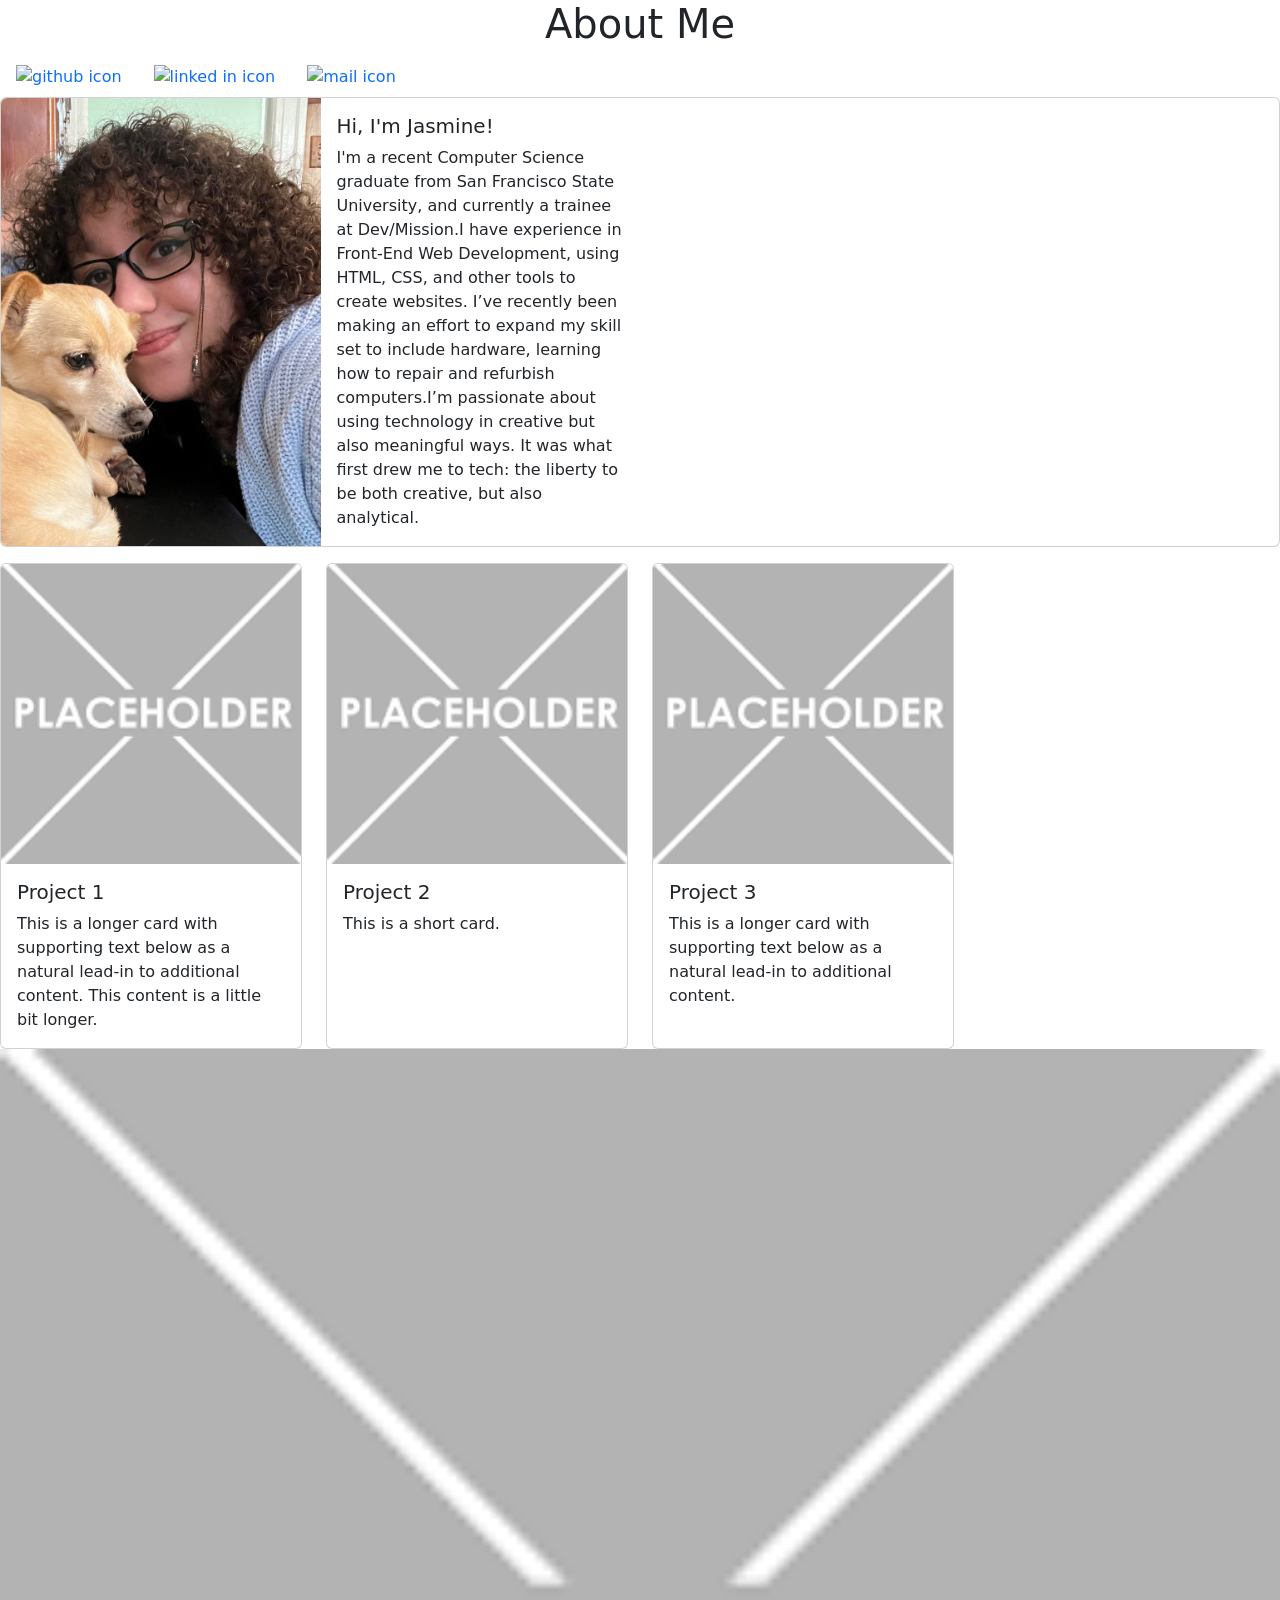
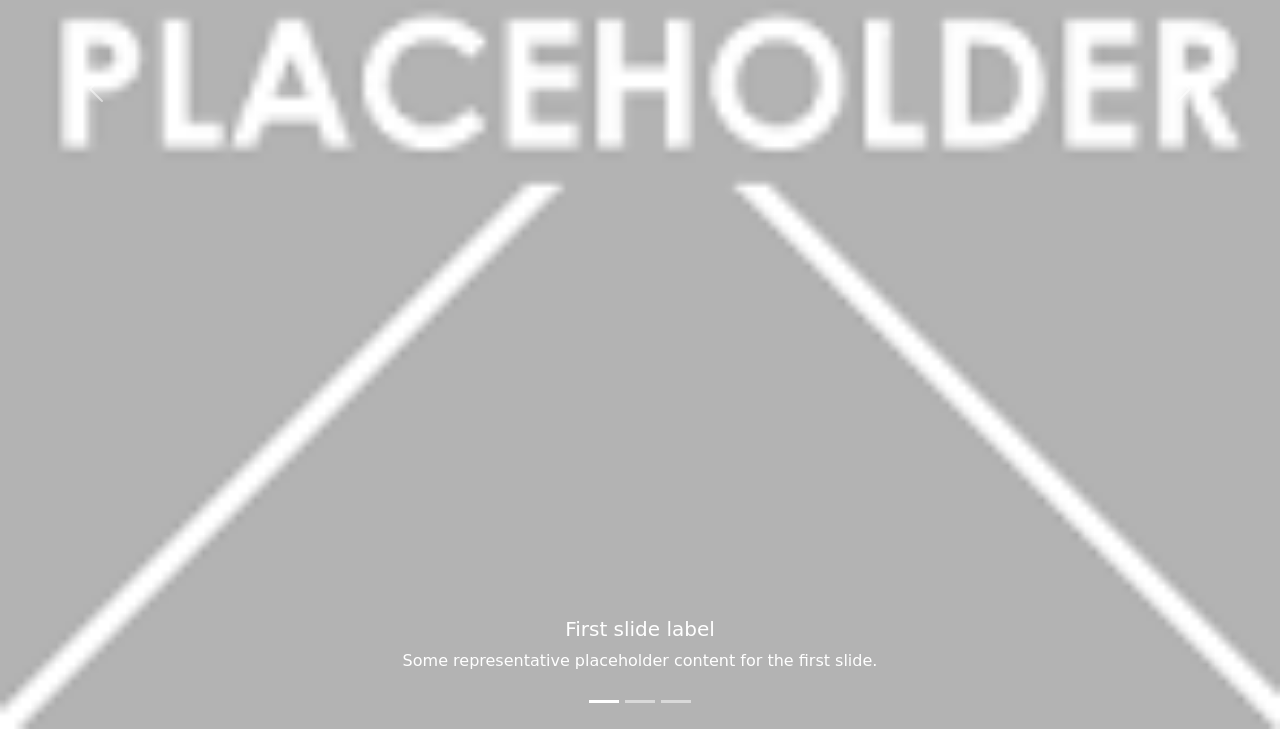
==== index.html @ 2b5466e3 "Added figma wireframe basics added basic html for project needs ui updating" ====
<!doctype html>
<html lang="en">
  <head>
    <meta charset="UTF-8" />
    <meta name="viewport" content="width=device-width, initial-scale=1.0" />
    <title>Jasmine</title>

    <!-- bootstrap -->
    <link
      href="https://cdn.jsdelivr.net/npm/bootstrap@5.3.8/dist/css/bootstrap.min.css"
      rel="stylesheet"
      integrity="sha384-sRIl4kxILFvY47J16cr9ZwB07vP4J8+LH7qKQnuqkuIAvNWLzeN8tE5YBujZqJLB"
      crossorigin="anonymous"
    />
    <link rel="stylesheet" href="style.css" />
  </head>
  <body>
    <!-- header -->
    <h1>About Me</h1>
    <!-- nav -->
    <nav class="nav center" id="links">
      <a
        class="nav-link active"
        aria-current="page"
        href="https://github.com/flor-et"
        target="_blank"
        ><img
          class="linkImg"
          src="https://cdn-icons-png.flaticon.com/512/2111/2111425.png"
          alt="github icon"
      /></a>
      <a
        class="nav-link active"
        aria-current="page"
        href="https://www.linkedin.com/in/jashernandez/"
        target="_blank"
        ><img
          class="linkImg"
          src="https://cdn-icons-png.flaticon.com/512/145/145807.png"
          alt="linked in icon"
      /></a>
      <a
        class="nav-link active"
        aria-current="page"
        href="mailto:jashernandez5705@gmail.com"
        target="blank"
        ><img
          class="linkImg"
          src="https://cdn-icons-png.flaticon.com/512/3178/3178165.png"
          alt="mail icon"
      /></a>
    </nav>

    <!-- intro card -->
    <div class="card mb-3">
      <div class="row g-0">
        <div class="col-md-3">
          <img
            src="./jasmine.png"
            class="img-fluid rounded-start hCardImg"
            alt="a picture of jasmine, the creator of this website, next to her dog"
          />
        </div>
        <div class="col-md-3">
          <div class="card-body">
            <h5 class="card-title">Hi, I'm Jasmine!</h5>
            <p class="card-text">
              I'm a recent Computer Science graduate from San Francisco State
              University, and currently a trainee at Dev/Mission.I have
              experience in Front-End Web Development, using HTML, CSS, and
              other tools to create websites. I’ve recently been making an
              effort to expand my skill set to include hardware, learning how to
              repair and refurbish computers.I’m passionate about using
              technology in creative but also meaningful ways. It was what first
              drew me to tech: the liberty to be both creative, but also
              analytical.
            </p>
          </div>
        </div>
      </div>
    </div>

    <!-- link to projects pages -->
    <div class="row row-cols-1 row-cols-lg-4 g-4">
      <div class="col">
        <div class="card h-100">
          <img src="[data-uri]" class="card-img-top" alt="Project Image" />
          <div class="card-body">
            <h5 class="card-title">Project 1</h5>
            <p class="card-text">
              This is a longer card with supporting text below as a natural
              lead-in to additional content. This content is a little bit
              longer.
            </p>
          </div>
        </div>
      </div>
      <div class="col">
        <div class="card h-100">
          <img src="[data-uri]" class="card-img-top" alt="Project Image" />
          <div class="card-body">
            <h5 class="card-title">Project 2</h5>
            <p class="card-text">This is a short card.</p>
          </div>
        </div>
      </div>
      <div class="col">
        <div class="card h-100">
          <img src="[data-uri]" class="card-img-top" alt="Project Image" />
          <div class="card-body">
            <h5 class="card-title">Project 3</h5>
            <p class="card-text">
              This is a longer card with supporting text below as a natural
              lead-in to additional content.
            </p>
          </div>
        </div>
      </div>
    </div>

    <!-- projects carousel -->
     <div id="carouselExampleCaptions" class="carousel slide">
  <div class="carousel-indicators">
    <button type="button" data-bs-target="#carouselExampleCaptions" data-bs-slide-to="0" class="active" aria-current="true" aria-label="Slide 1"></button>
    <button type="button" data-bs-target="#carouselExampleCaptions" data-bs-slide-to="1" aria-label="Slide 2"></button>
    <button type="button" data-bs-target="#carouselExampleCaptions" data-bs-slide-to="2" aria-label="Slide 3"></button>
  </div>
  <div class="carousel-inner">
    <div class="carousel-item active">
      <img src="[data-uri]" class="d-block w-100" alt="...">
      <div class="carousel-caption d-none d-md-block">
        <h5>First slide label</h5>
        <p>Some representative placeholder content for the first slide.</p>
      </div>
    </div>
    <div class="carousel-item">
      <img src="[data-uri]" class="d-block w-100" alt="...">
      <div class="carousel-caption d-none d-md-block">
        <h5>Second slide label</h5>
        <p>Some representative placeholder content for the second slide.</p>
      </div>
    </div>
    <div class="carousel-item">
      <img src="[data-uri]" class="d-block w-100" alt="...">
      <div class="carousel-caption d-none d-md-block">
        <h5>Third slide label</h5>
        <p>Some representative placeholder content for the third slide.</p>
      </div>
    </div>
  </div>
  <button class="carousel-control-prev" type="button" data-bs-target="#carouselExampleCaptions" data-bs-slide="prev">
    <span class="carousel-control-prev-icon" aria-hidden="true"></span>
    <span class="visually-hidden">Previous</span>
  </button>
  <button class="carousel-control-next" type="button" data-bs-target="#carouselExampleCaptions" data-bs-slide="next">
    <span class="carousel-control-next-icon" aria-hidden="true"></span>
    <span class="visually-hidden">Next</span>
  </button>
</div>

    <!-- bootstrap -->
    <script
      src="https://cdn.jsdelivr.net/npm/bootstrap@5.3.8/dist/js/bootstrap.bundle.min.js"
      integrity="sha384-FKyoEForCGlyvwx9Hj09JcYn3nv7wiPVlz7YYwJrWVcXK/BmnVDxM+D2scQbITxI"
      crossorigin="anonymous"
    ></script>
  </body>
</html>
---- style.css ----
h1{
    text-align: center;
}

.linkImg {
    width: 3rem;
}

.center{
    margin-left: auto;
    margin-right: auto;
}

.links{
    display: inline-block;
}

.hCardImg{
    height:100%;
    object-fit: cover;
}
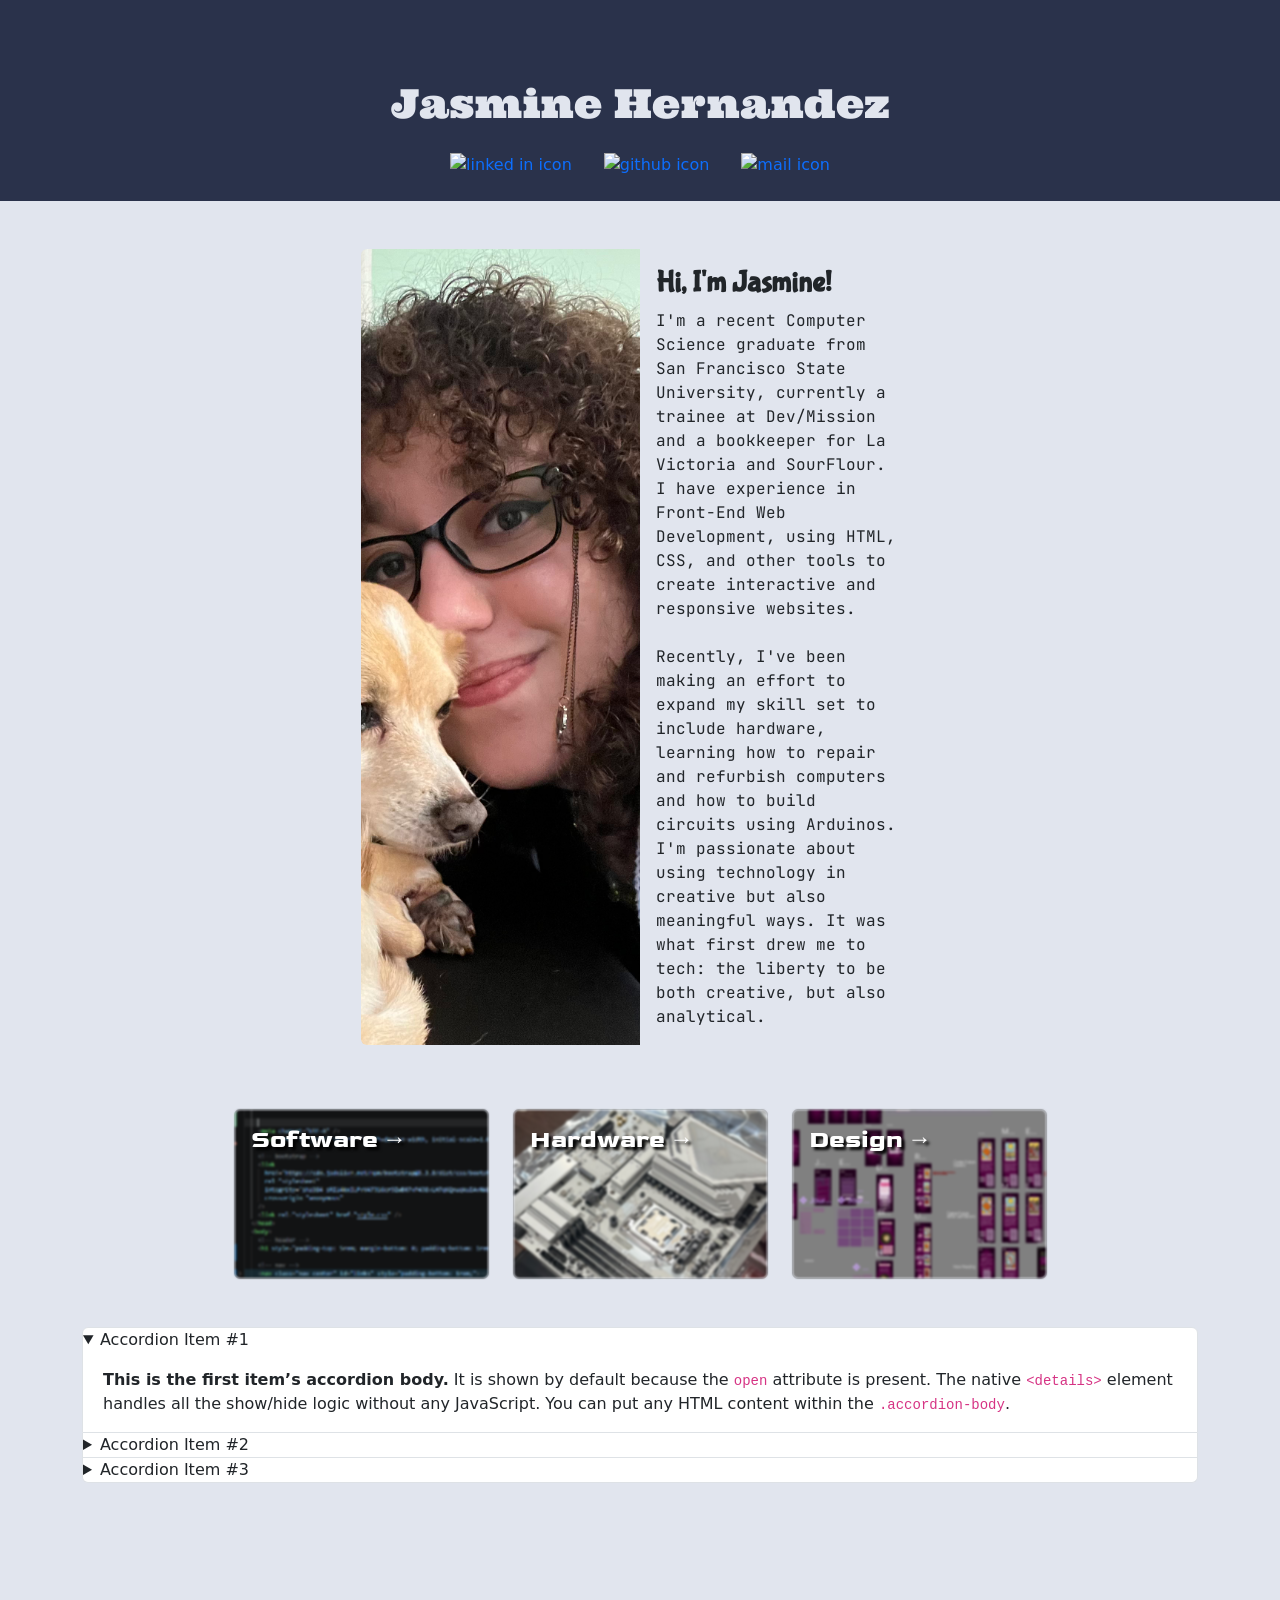
==== commit 9fd375f3: "Added website detail - replaced carousel with accordion (text needed) - added colors & fonts - added" ====
--- a/index.html
+++ b/index.html
@@ -1,9 +1,10 @@
 <!doctype html>
 <html lang="en">
   <head>
+    <title>Jasmine Hernandez</title>
+
     <meta charset="UTF-8" />
     <meta name="viewport" content="width=device-width, initial-scale=1.0" />
-    <title>Jasmine</title>
 
     <!-- bootstrap -->
     <link
@@ -12,23 +13,25 @@
       integrity="sha384-sRIl4kxILFvY47J16cr9ZwB07vP4J8+LH7qKQnuqkuIAvNWLzeN8tE5YBujZqJLB"
       crossorigin="anonymous"
     />
+    <!-- CSS -->
     <link rel="stylesheet" href="style.css" />
+
+    <!-- fonts -->
+    <link rel="preconnect" href="https://fonts.googleapis.com" />
+    <link rel="preconnect" href="https://fonts.gstatic.com" crossorigin />
+    <link
+      href="https://fonts.googleapis.com/css2?family=Bubblegum+Sans&family=Goldman:wght@400;700&family=JetBrains+Mono:ital,wght@0,100..800;1,100..800&family=Ultra&display=swap"
+      rel="stylesheet"
+    />
   </head>
   <body>
     <!-- header -->
-    <h1>About Me</h1>
+    <h1 style="padding-top: 5rem; margin-bottom: 0; padding-bottom: 1rem">
+      Jasmine Hernandez
+    </h1>
+
     <!-- nav -->
-    <nav class="nav center" id="links">
-      <a
-        class="nav-link active"
-        aria-current="page"
-        href="https://github.com/flor-et"
-        target="_blank"
-        ><img
-          class="linkImg"
-          src="https://cdn-icons-png.flaticon.com/512/2111/2111425.png"
-          alt="github icon"
-      /></a>
+    <nav class="nav center" id="links" style="padding-bottom: 1rem">
       <a
         class="nav-link active"
         aria-current="page"
@@ -39,6 +42,18 @@
           src="https://cdn-icons-png.flaticon.com/512/145/145807.png"
           alt="linked in icon"
       /></a>
+
+      <a
+        class="nav-link"
+        aria-current="page"
+        href="https://github.com/jashernandez5704/"
+        target="_blank"
+        ><img
+          class="linkImg"
+          src="https://cdn-icons-png.flaticon.com/512/2111/2111432.png"
+          alt="github icon"
+      /></a>
+
       <a
         class="nav-link active"
         aria-current="page"
@@ -46,117 +61,137 @@
         target="blank"
         ><img
           class="linkImg"
-          src="https://cdn-icons-png.flaticon.com/512/3178/3178165.png"
+          src="https://cdn-icons-png.flaticon.com/512/15047/15047587.png"
           alt="mail icon"
       /></a>
     </nav>
 
     <!-- intro card -->
-    <div class="card mb-3">
-      <div class="row g-0">
-        <div class="col-md-3">
-          <img
-            src="./jasmine.png"
-            class="img-fluid rounded-start hCardImg"
-            alt="a picture of jasmine, the creator of this website, next to her dog"
-          />
-        </div>
-        <div class="col-md-3">
-          <div class="card-body">
-            <h5 class="card-title">Hi, I'm Jasmine!</h5>
-            <p class="card-text">
-              I'm a recent Computer Science graduate from San Francisco State
-              University, and currently a trainee at Dev/Mission.I have
-              experience in Front-End Web Development, using HTML, CSS, and
-              other tools to create websites. I’ve recently been making an
-              effort to expand my skill set to include hardware, learning how to
-              repair and refurbish computers.I’m passionate about using
-              technology in creative but also meaningful ways. It was what first
-              drew me to tech: the liberty to be both creative, but also
-              analytical.
-            </p>
+    <div
+      class="container center"
+      style="border: none; margin-top: 3rem; margin-bottom: 3rem"
+    >
+      <div class="row">
+        <div class="card mb-3" style="border: none">
+          <div class="row g-0 center">
+            <div class="col-md-6 col-xl-3">
+              <img
+                src="./jasmine.png"
+                class="img-fluid rounded-start hCardImg"
+                alt="a picture of jasmine, the creator of this website, next to her dog"
+              />
+            </div>
+            <div class="col-md-6 col-xl-3">
+              <div class="card-body">
+                <h5 class="card-title"><b>Hi, I'm Jasmine!</b></h5>
+                <p class="card-text">
+                  I'm a recent Computer Science graduate from San Francisco
+                  State University, currently a trainee at Dev/Mission and a
+                  bookkeeper for La Victoria and SourFlour. I have experience in
+                  Front-End Web Development, using HTML, CSS, and other tools to
+                  create interactive and responsive websites. <br />
+                  <br />Recently, I've been making an effort to expand my skill
+                  set to include hardware, learning how to repair and refurbish
+                  computers and how to build circuits using Arduinos. I'm
+                  passionate about using technology in creative but also
+                  meaningful ways. It was what first drew me to tech: the
+                  liberty to be both creative, but also analytical.
+                </p>
+              </div>
+            </div>
           </div>
         </div>
       </div>
     </div>
 
     <!-- link to projects pages -->
-    <div class="row row-cols-1 row-cols-lg-4 g-4">
-      <div class="col">
-        <div class="card h-100">
-          <img src="[data-uri]" class="card-img-top" alt="Project Image" />
-          <div class="card-body">
-            <h5 class="card-title">Project 1</h5>
-            <p class="card-text">
-              This is a longer card with supporting text below as a natural
-              lead-in to additional content. This content is a little bit
-              longer.
-            </p>
-          </div>
-        </div>
+    <div class="container" style="margin-bottom: 3rem">
+      <div
+        class="row row-cols-1 row-cols-sm-2 row-cols-md-3 row-cols-xl-4 g-4 center"
+      >
+        <a href="software.html">
+          <div class="col">
+            <div class="card theme-inverse">
+              <img src="software.png" class="card-img" alt="HTML code" />
+              <div class="card-img-overlay">
+                <h4 class="card-title textShadow">Software &rarr;</h4>
+              </div>
+            </div>
+          </div>
+        </a>
+
+        <a href="hardware.html">
+          <div class="col">
+            <div class="card theme-inverse">
+              <img src="hardware.png" class="card-img" alt="HTML code" />
+              <div class="card-img-overlay">
+                <h4 class="card-title textShadow">Hardware &rarr;</h4>
+              </div>
+            </div>
+          </div>
+        </a>
+
+        <a href="design.png">
+          <div class="col">
+            <div class="card theme-inverse">
+              <img src="design.png" class="card-img" alt="HTML code" />
+              <div class="card-img-overlay">
+                <h4 class="card-title textShadow">Design &rarr;</h4>
+              </div>
+            </div>
+          </div>
+        </a>
       </div>
-      <div class="col">
-        <div class="card h-100">
-          <img src="[data-uri]" class="card-img-top" alt="Project Image" />
-          <div class="card-body">
-            <h5 class="card-title">Project 2</h5>
-            <p class="card-text">This is a short card.</p>
-          </div>
-        </div>
-      </div>
-      <div class="col">
-        <div class="card h-100">
-          <img src="[data-uri]" class="card-img-top" alt="Project Image" />
-          <div class="card-body">
-            <h5 class="card-title">Project 3</h5>
-            <p class="card-text">
-              This is a longer card with supporting text below as a natural
-              lead-in to additional content.
-            </p>
-          </div>
+    </div>
+
+    <!-- projects/work experience/skills -->
+    <div class="container" style="margin-bottom: 9rem;">
+      <div class="row">
+        <div class="accordion">
+          <details class="accordion-item" name="accordionExample" open>
+            <summary class="accordion-header">
+              Accordion Item #1
+                <path d="m2 5 6 6 6-6" />
+              </svg>
+            </summary>
+            <div class="accordion-body">
+              <strong>This is the first item’s accordion body.</strong> It is
+              shown by default because the <code>open</code> attribute is
+              present. The native <code>&lt;details&gt;</code> element handles
+              all the show/hide logic without any JavaScript. You can put any
+              HTML content within the <code>.accordion-body</code>.
+            </div>
+          </details>
+          <details class="accordion-item" name="accordionExample">
+            <summary class="accordion-header">
+              Accordion Item #2
+                <path d="m2 5 6 6 6-6" />
+              </svg>
+            </summary>
+            <div class="accordion-body">
+              <strong>This is the second item’s accordion body.</strong> The
+              <code>name</code> attribute groups this with other accordion
+              items. When you open this item, any other open item in the same
+              group will close automatically.
+            </div>
+          </details>
+          <details class="accordion-item" name="accordionExample">
+            <summary class="accordion-header">
+              Accordion Item #3
+                <path d="m2 5 6 6 6-6" />
+              </svg>
+            </summary>
+            <div class="accordion-body">
+              <strong>This is the third item’s accordion body.</strong> This
+              exclusive accordion behavior is built into the browser—no
+              Bootstrap JavaScript required. Just use matching
+              <code>name</code> attributes on your
+              <code>&lt;details&gt;</code> elements.
+            </div>
+          </details>
         </div>
       </div>
     </div>
-
-    <!-- projects carousel -->
-     <div id="carouselExampleCaptions" class="carousel slide">
-  <div class="carousel-indicators">
-    <button type="button" data-bs-target="#carouselExampleCaptions" data-bs-slide-to="0" class="active" aria-current="true" aria-label="Slide 1"></button>
-    <button type="button" data-bs-target="#carouselExampleCaptions" data-bs-slide-to="1" aria-label="Slide 2"></button>
-    <button type="button" data-bs-target="#carouselExampleCaptions" data-bs-slide-to="2" aria-label="Slide 3"></button>
-  </div>
-  <div class="carousel-inner">
-    <div class="carousel-item active">
-      <img src="[data-uri]" class="d-block w-100" alt="...">
-      <div class="carousel-caption d-none d-md-block">
-        <h5>First slide label</h5>
-        <p>Some representative placeholder content for the first slide.</p>
-      </div>
-    </div>
-    <div class="carousel-item">
-      <img src="[data-uri]" class="d-block w-100" alt="...">
-      <div class="carousel-caption d-none d-md-block">
-        <h5>Second slide label</h5>
-        <p>Some representative placeholder content for the second slide.</p>
-      </div>
-    </div>
-    <div class="carousel-item">
-      <img src="[data-uri]" class="d-block w-100" alt="...">
-      <div class="carousel-caption d-none d-md-block">
-        <h5>Third slide label</h5>
-        <p>Some representative placeholder content for the third slide.</p>
-      </div>
-    </div>
-  </div>
-  <button class="carousel-control-prev" type="button" data-bs-target="#carouselExampleCaptions" data-bs-slide="prev">
-    <span class="carousel-control-prev-icon" aria-hidden="true"></span>
-    <span class="visually-hidden">Previous</span>
-  </button>
-  <button class="carousel-control-next" type="button" data-bs-target="#carouselExampleCaptions" data-bs-slide="next">
-    <span class="carousel-control-next-icon" aria-hidden="true"></span>
-    <span class="visually-hidden">Next</span>
-  </button>
-</div>
 
     <!-- bootstrap -->
     <script
--- a/style.css
+++ b/style.css
@@ -1,21 +1,83 @@
-h1{
-    text-align: center;
+h1 {
+  text-align: center;
+  font-family: "Ultra", serif;
+  font-weight: 400;
+  font-style: normal;
+}
+
+h4 {
+  font-family: "Goldman", sans-serif;
+  font-weight: 400;
+  font-style: normal;
+}
+
+h5 {
+  font-family: "Bubblegum Sans", sans-serif;
+  font-weight: 400;
+  font-style: normal;
+  font-size: 30px;
+}
+
+p {
+  font-family: "JetBrains Mono", monospace;
+  font-optical-sizing: auto;
+  font-style: normal;
 }
 
 .linkImg {
-    width: 3rem;
+  width: 3rem;
 }
 
-.center{
-    margin-left: auto;
-    margin-right: auto;
+.linkImg:hover {
+  opacity: 0.3;
 }
 
-.links{
-    display: inline-block;
+.center {
+  justify-content: center;
+  margin-left: auto;
+  margin-right: auto;
 }
 
-.hCardImg{
-    height:100%;
-    object-fit: cover;
-}+.links {
+  display: inline-block;
+}
+
+.hCardImg {
+  height: 100%;
+  object-fit: cover;
+}
+
+a {
+  text-decoration: none;
+}
+
+/* colors */
+body {
+  background-color: #e1e5ee;
+}
+
+.card {
+  /* default to no background color*/
+  background-color: rgba(0, 0, 0, 0);
+}
+
+.projectCard {
+  border: none;
+  background-color: #f7d49f;
+}
+
+h1,
+nav {
+  background-color: #2a324b;
+  color: #e1e5ee;
+}
+
+.textShadow {
+  color: white;
+  font-weight: bold;
+  text-shadow: 3px 3px 3px black;
+}
+
+.card-img {
+  filter: blur(1px);
+}
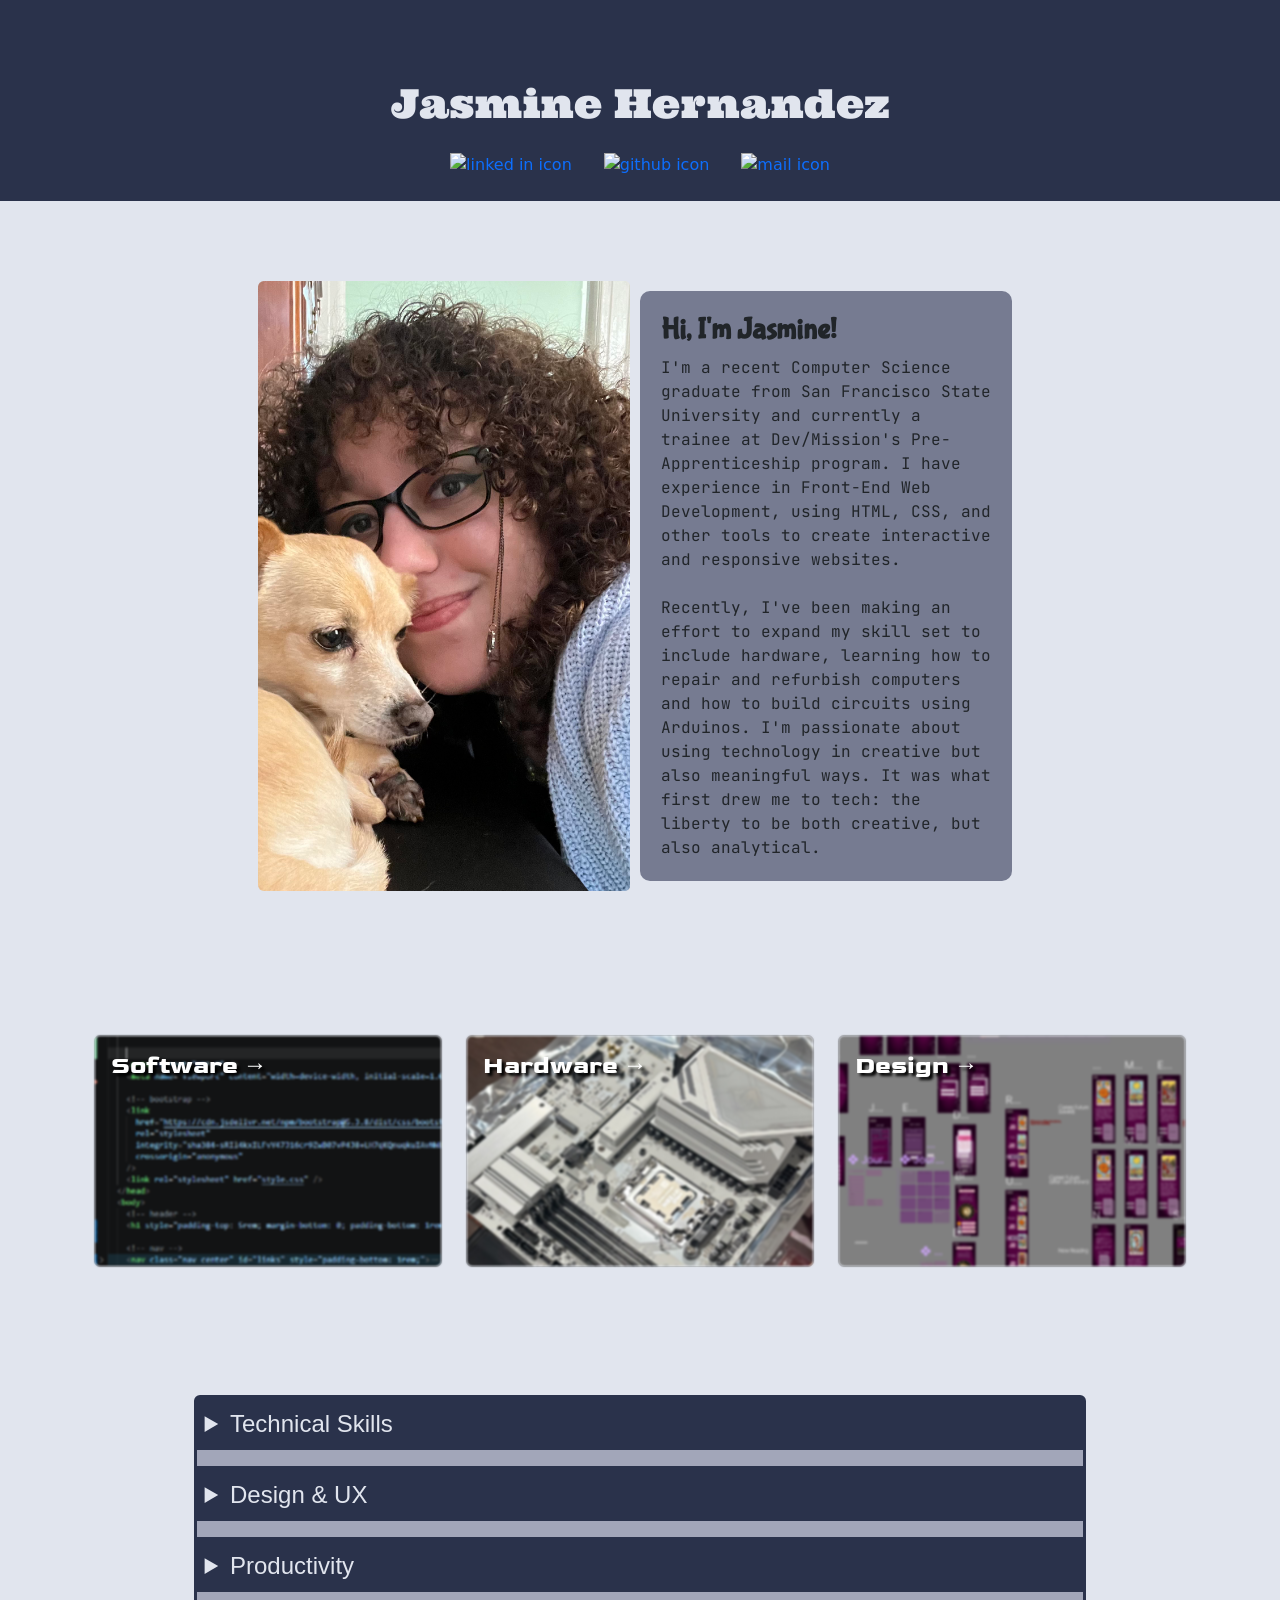
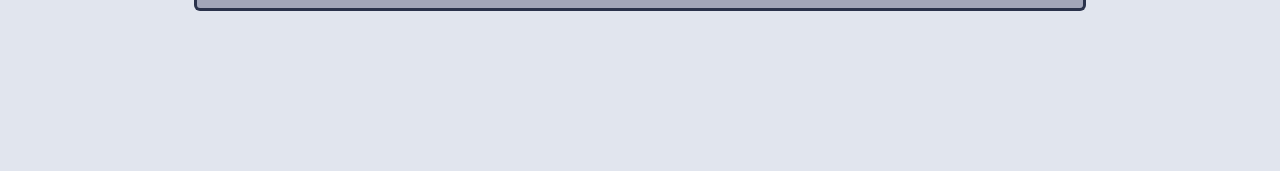
==== commit 817a76f0: "updated css, replaced carousel - updated CSS (colors, background image) - added skillset accordion t" ====
--- a/index.html
+++ b/index.html
@@ -66,37 +66,37 @@
       /></a>
     </nav>
 
-    <!-- intro card -->
-    <div
-      class="container center"
-      style="border: none; margin-top: 3rem; margin-bottom: 3rem"
-    >
-      <div class="row">
-        <div class="card mb-3" style="border: none">
-          <div class="row g-0 center">
-            <div class="col-md-6 col-xl-3">
-              <img
-                src="./jasmine.png"
-                class="img-fluid rounded-start hCardImg"
-                alt="a picture of jasmine, the creator of this website, next to her dog"
-              />
-            </div>
-            <div class="col-md-6 col-xl-3">
-              <div class="card-body">
-                <h5 class="card-title"><b>Hi, I'm Jasmine!</b></h5>
-                <p class="card-text">
-                  I'm a recent Computer Science graduate from San Francisco
-                  State University, currently a trainee at Dev/Mission and a
-                  bookkeeper for La Victoria and SourFlour. I have experience in
-                  Front-End Web Development, using HTML, CSS, and other tools to
-                  create interactive and responsive websites. <br />
-                  <br />Recently, I've been making an effort to expand my skill
-                  set to include hardware, learning how to repair and refurbish
-                  computers and how to build circuits using Arduinos. I'm
-                  passionate about using technology in creative but also
-                  meaningful ways. It was what first drew me to tech: the
-                  liberty to be both creative, but also analytical.
-                </p>
+    <!-- background image div -->
+    <div class="container-fluid" id="introBackground">
+      <!-- intro card -->
+      <div class="container center" style="border: none">
+        <div class="row">
+          <div class="card mb-3" style="border: none">
+            <div class="row g-0 center">
+              <div class="col-md-6 col-lg-6 col-xl-4">
+                <img
+                  src="./jasmine.png"
+                  class="img-fluid rounded-start hCardImg"
+                  alt="a picture of jasmine, the creator of this website, next to her dog"
+                />
+              </div>
+              <div class="col-md-12 col-lg-4" id="introCardTextContainer">
+                <div class="card-body" id="introCardText">
+                  <h5 class="card-title"><b>Hi, I'm Jasmine!</b></h5>
+                  <p class="card-text">
+                    I'm a recent Computer Science graduate from San Francisco
+                    State University and currently a trainee at Dev/Mission's
+                    Pre-Apprenticeship program. I have experience in Front-End
+                    Web Development, using HTML, CSS, and other tools to create
+                    interactive and responsive websites. <br />
+                    <br />Recently, I've been making an effort to expand my
+                    skill set to include hardware, learning how to repair and
+                    refurbish computers and how to build circuits using
+                    Arduinos. I'm passionate about using technology in creative
+                    but also meaningful ways. It was what first drew me to tech:
+                    the liberty to be both creative, but also analytical.
+                  </p>
+                </div>
               </div>
             </div>
           </div>
@@ -106,9 +106,7 @@
 
     <!-- link to projects pages -->
     <div class="container" style="margin-bottom: 3rem">
-      <div
-        class="row row-cols-1 row-cols-sm-2 row-cols-md-3 row-cols-xl-4 g-4 center"
-      >
+      <div class="row row-cols-2 row-cols-md-3 g-4 center">
         <a href="software.html">
           <div class="col">
             <div class="card theme-inverse">
@@ -144,50 +142,104 @@
       </div>
     </div>
 
-    <!-- projects/work experience/skills -->
-    <div class="container" style="margin-bottom: 9rem;">
+    <!-- work experience/skills/other background -->
+    <div class="container">
       <div class="row">
-        <div class="accordion">
-          <details class="accordion-item" name="accordionExample" open>
+        <div class="accordion accordion-gap">
+          <!-- item -->
+          <details class="accordion-item center">
+            <summary class="accordion-header">Technical Skills</summary>
+            <ul>
+              <li>
+                Programming & Web
+                <ul>
+                  <li>HTML</li>
+                  <li>CSS</li>
+                  <li>Python</li>
+                  <li>JavaScript</li>
+                  <li>C++</li>
+                </ul>
+              </li>
+              <li>
+                Frameworks & Libraries
+                <ul>
+                  <li>Flask</li>
+                  <li>jQuery</li>
+                  <li>Bootstrap</li>
+                </ul>
+              </li>
+              <li>
+                Developer Tools
+                <ul>
+                  <li>Git & GitHub</li>
+                  <li>Command-line Navigation</li>
+                  <li>Virtual Machines</li>
+                </ul>
+              </li>
+              <li>
+                Systems & IT
+                <ul>
+                  <li>Operating System Installation</li>
+                  <li>Windows & Linux</li>
+                  <li>Computer Hardware Repair</li>
+                </ul>
+              </li>
+            </ul>
+          </details>
+
+          <!-- item -->
+          <details class="accordion-item center">
+            <summary class="accordion-header">Design & UX</summary>
+            <ul>
+              <li>
+                Design Tools
+                <ul>
+                  <li>Figma</li>
+                  <li>Canva</li>
+                  <li>Krita</li>
+                </ul>
+              </li>
+              <li>
+                UX and UI
+                <ul>
+                  <li>Wireframing</li>
+                  <li>Prototyping</li>
+                  <li>Responsive Design</li>
+                </ul>
+              </li>
+            </ul>
+          </details>
+
+          <!-- item -->
+          <details class="accordion-item center">
             <summary class="accordion-header">
-              Accordion Item #1
-                <path d="m2 5 6 6 6-6" />
-              </svg>
+              Productivity
             </summary>
-            <div class="accordion-body">
-              <strong>This is the first item’s accordion body.</strong> It is
-              shown by default because the <code>open</code> attribute is
-              present. The native <code>&lt;details&gt;</code> element handles
-              all the show/hide logic without any JavaScript. You can put any
-              HTML content within the <code>.accordion-body</code>.
-            </div>
-          </details>
-          <details class="accordion-item" name="accordionExample">
-            <summary class="accordion-header">
-              Accordion Item #2
-                <path d="m2 5 6 6 6-6" />
-              </svg>
-            </summary>
-            <div class="accordion-body">
-              <strong>This is the second item’s accordion body.</strong> The
-              <code>name</code> attribute groups this with other accordion
-              items. When you open this item, any other open item in the same
-              group will close automatically.
-            </div>
-          </details>
-          <details class="accordion-item" name="accordionExample">
-            <summary class="accordion-header">
-              Accordion Item #3
-                <path d="m2 5 6 6 6-6" />
-              </svg>
-            </summary>
-            <div class="accordion-body">
-              <strong>This is the third item’s accordion body.</strong> This
-              exclusive accordion behavior is built into the browser—no
-              Bootstrap JavaScript required. Just use matching
-              <code>name</code> attributes on your
-              <code>&lt;details&gt;</code> elements.
-            </div>
+            <ul>
+              <li>
+                Office
+                <ul>
+                  <li>Microsoft 365</li>
+                  <li>Google Workspace</li>
+                  <li>QuickBooks</li>
+                </ul>
+              </li>
+              <li>
+                Languages
+                <ul>
+                  <li>Fluent in English and Spanish</li>
+                </ul>
+              </li>
+              <li>
+                Certifications
+                <ul>
+                  <li>Microsoft Office Specialist: Excel Associate</li>
+                  <li>
+                    CITI Program: Responsible Conduct of Research
+                  </li>
+                </ul>
+              </li>
+            </ul>
           </details>
         </div>
       </div>
--- a/style.css
+++ b/style.css
@@ -1,3 +1,8 @@
+body{
+background-image: url("https://www.nicepng.com/png/full/796-7965805_stars-star-glitter-gold-golden-yellow-space-planets.png");
+  background-size: 15rem;
+}
+
 h1 {
   text-align: center;
   font-family: "Ultra", serif;
@@ -5,10 +10,17 @@
   font-style: normal;
 }
 
-h4 {
+h4, summary {
   font-family: "Goldman", sans-serif;
   font-weight: 400;
   font-style: normal;
+}
+
+summary {
+  font-size: 1.5rem;
+  background-color: #2a324b;
+  color: #e1e5ee;
+  padding: 0.5rem;
 }
 
 h5 {
@@ -18,7 +30,7 @@
   font-size: 30px;
 }
 
-p {
+p, li {
   font-family: "JetBrains Mono", monospace;
   font-optical-sizing: auto;
   font-style: normal;
@@ -45,10 +57,20 @@
 .hCardImg {
   height: 100%;
   object-fit: cover;
+  border-radius: 5px;
 }
 
 a {
   text-decoration: none;
+}
+
+#introBackground {
+  /* TODO */
+  /* background-image: url("https://www.nicepng.com/png/full/796-7965805_stars-star-glitter-gold-golden-yellow-space-planets.png");
+  background-size: 15rem; */
+  padding-top: 5rem;
+  padding-bottom: 5rem;
+   margin-bottom: 3rem
 }
 
 /* colors */
@@ -78,6 +100,33 @@
   text-shadow: 3px 3px 3px black;
 }
 
+#introCardTextContainer{
+  display: flex;
+  align-items: center;
+  margin: 10px;
+  background-color: #767b91;
+  padding: 5px;
+  border-radius: 10px;
+}
+
+
 .card-img {
   filter: blur(1px);
 }
+
+
+.accordion{
+  margin-top: 5rem;
+  margin-bottom: 10rem;
+}
+
+.accordion-item {
+  padding-bottom: 1rem;
+  width: 80%;
+  background-color: #a2a6b9;
+  border: #2a324b solid 3px;
+}
+
+ul{
+  margin-top: 5px;
+}
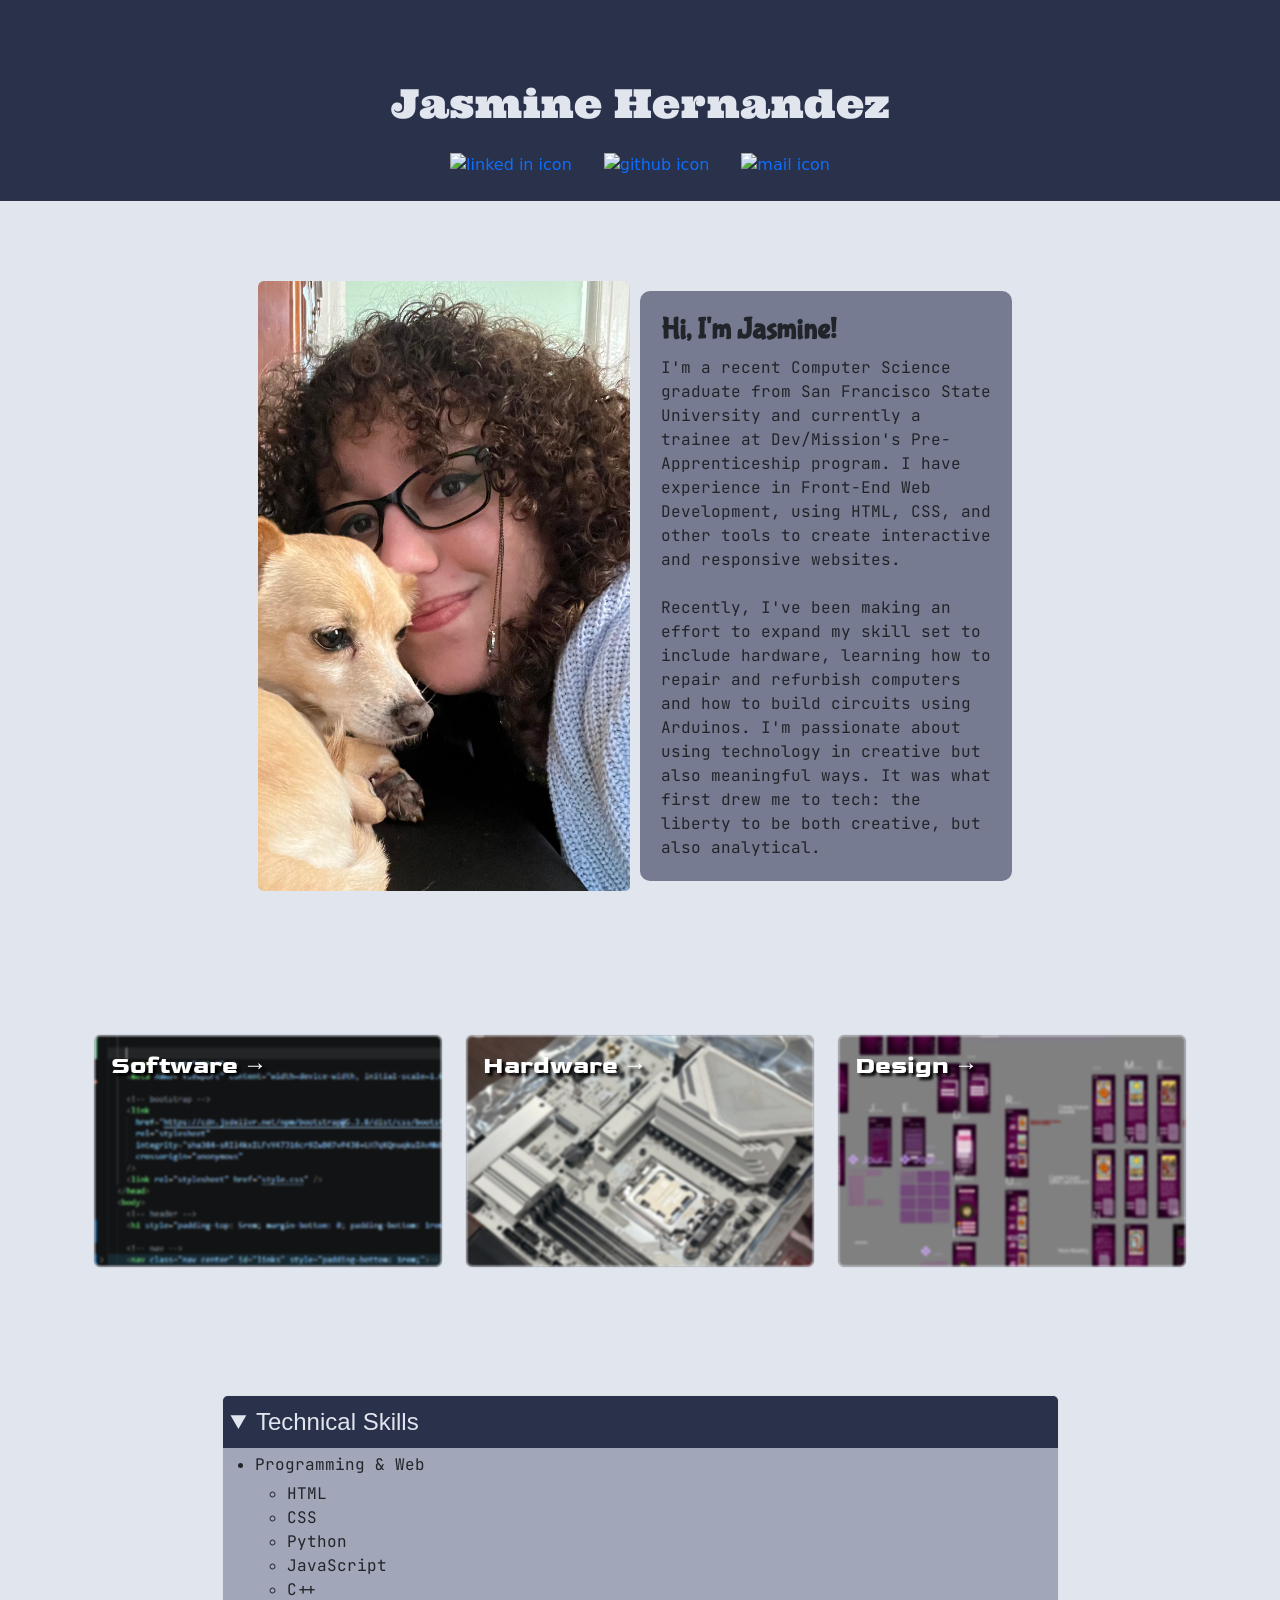
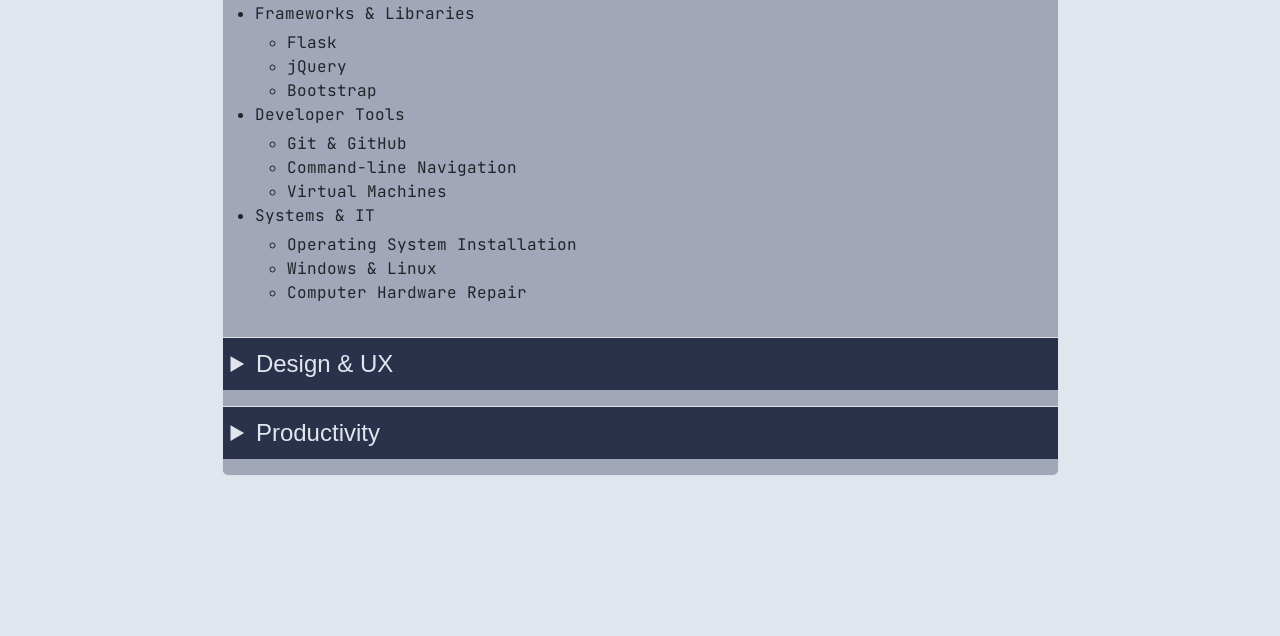
==== commit 96670b71: "Added software html code" ====
--- a/index.html
+++ b/index.html
@@ -106,7 +106,7 @@
 
     <!-- link to projects pages -->
     <div class="container" style="margin-bottom: 3rem">
-      <div class="row row-cols-2 row-cols-md-3 g-4 center">
+      <div class="row row-cols-12 row-cols-md-2 row-cols-lg-3 g-4 center">
         <a href="software.html">
           <div class="col">
             <div class="card theme-inverse">
@@ -145,10 +145,12 @@
     <!-- work experience/skills/other background -->
     <div class="container">
       <div class="row">
-        <div class="accordion accordion-gap">
+        <div class="accordion">
           <!-- item -->
-          <details class="accordion-item center">
-            <summary class="accordion-header">Technical Skills</summary>
+          <details class="accordion-item center" name="Technical Skills" open>
+            <summary class="accordion-header" id="accordionTop">
+              Technical Skills
+            </summary>
             <ul>
               <li>
                 Programming & Web
@@ -188,7 +190,7 @@
           </details>
 
           <!-- item -->
-          <details class="accordion-item center">
+          <details class="accordion-item center" name="Design & UX">
             <summary class="accordion-header">Design & UX</summary>
             <ul>
               <li>
@@ -211,10 +213,8 @@
           </details>
 
           <!-- item -->
-          <details class="accordion-item center">
-            <summary class="accordion-header">
-              Productivity
-            </summary>
+          <details class="accordion-item center" name="Productivity">
+            <summary class="accordion-header">Productivity</summary>
             <ul>
               <li>
                 Office
@@ -234,9 +234,7 @@
                 Certifications
                 <ul>
                   <li>Microsoft Office Specialist: Excel Associate</li>
-                  <li>
-                    CITI Program: Responsible Conduct of Research
-                  </li>
+                  <li>CITI Program: Responsible Conduct of Research</li>
                 </ul>
               </li>
             </ul>
--- a/style.css
+++ b/style.css
@@ -1,6 +1,7 @@
-body{
-background-image: url("https://www.nicepng.com/png/full/796-7965805_stars-star-glitter-gold-golden-yellow-space-planets.png");
+body {
+  background-image: url("https://www.nicepng.com/png/full/796-7965805_stars-star-glitter-gold-golden-yellow-space-planets.png");
   background-size: 15rem;
+  background-color: #e1e5ee;
 }
 
 h1 {
@@ -8,9 +9,22 @@
   font-family: "Ultra", serif;
   font-weight: 400;
   font-style: normal;
+  margin-top: 0;
+  border: none;
 }
 
-h4, summary {
+nav {
+  margin-top: 0;
+  border: none;
+}
+
+h1,
+nav {
+  border: none;
+}
+
+h4,
+summary {
   font-family: "Goldman", sans-serif;
   font-weight: 400;
   font-style: normal;
@@ -30,7 +44,8 @@
   font-size: 30px;
 }
 
-p, li {
+p,
+li {
   font-family: "JetBrains Mono", monospace;
   font-optical-sizing: auto;
   font-style: normal;
@@ -66,17 +81,14 @@
 
 #introBackground {
   /* TODO */
-  /* background-image: url("https://www.nicepng.com/png/full/796-7965805_stars-star-glitter-gold-golden-yellow-space-planets.png");
-  background-size: 15rem; */
+  /* background-image: url("https://encrypted-tbn0.gstatic.com/images?q=tbn:ANd9GcQnfBx66LRLKbNDACVU0-qOJafcsnquBepcMVFfzxYCmQ&s=10");
+  background-size: 30rem; */
   padding-top: 5rem;
   padding-bottom: 5rem;
-   margin-bottom: 3rem
+  margin-bottom: 3rem;
 }
 
 /* colors */
-body {
-  background-color: #e1e5ee;
-}
 
 .card {
   /* default to no background color*/
@@ -100,7 +112,7 @@
   text-shadow: 3px 3px 3px black;
 }
 
-#introCardTextContainer{
+#introCardTextContainer {
   display: flex;
   align-items: center;
   margin: 10px;
@@ -109,24 +121,31 @@
   border-radius: 10px;
 }
 
-
 .card-img {
   filter: blur(1px);
 }
 
-
-.accordion{
+.accordion {
   margin-top: 5rem;
   margin-bottom: 10rem;
 }
 
 .accordion-item {
   padding-bottom: 1rem;
-  width: 80%;
   background-color: #a2a6b9;
-  border: #2a324b solid 3px;
+  /* border: #2a324b solid 3px; */
 }
 
-ul{
+#accordionTop {
+  border-radius: 5px 5px 0 0;
+}
+
+@media (min-width: 768px) {
+  .accordion-item {
+    width: 75%;
+  }
+}
+
+ul {
   margin-top: 5px;
-}+}
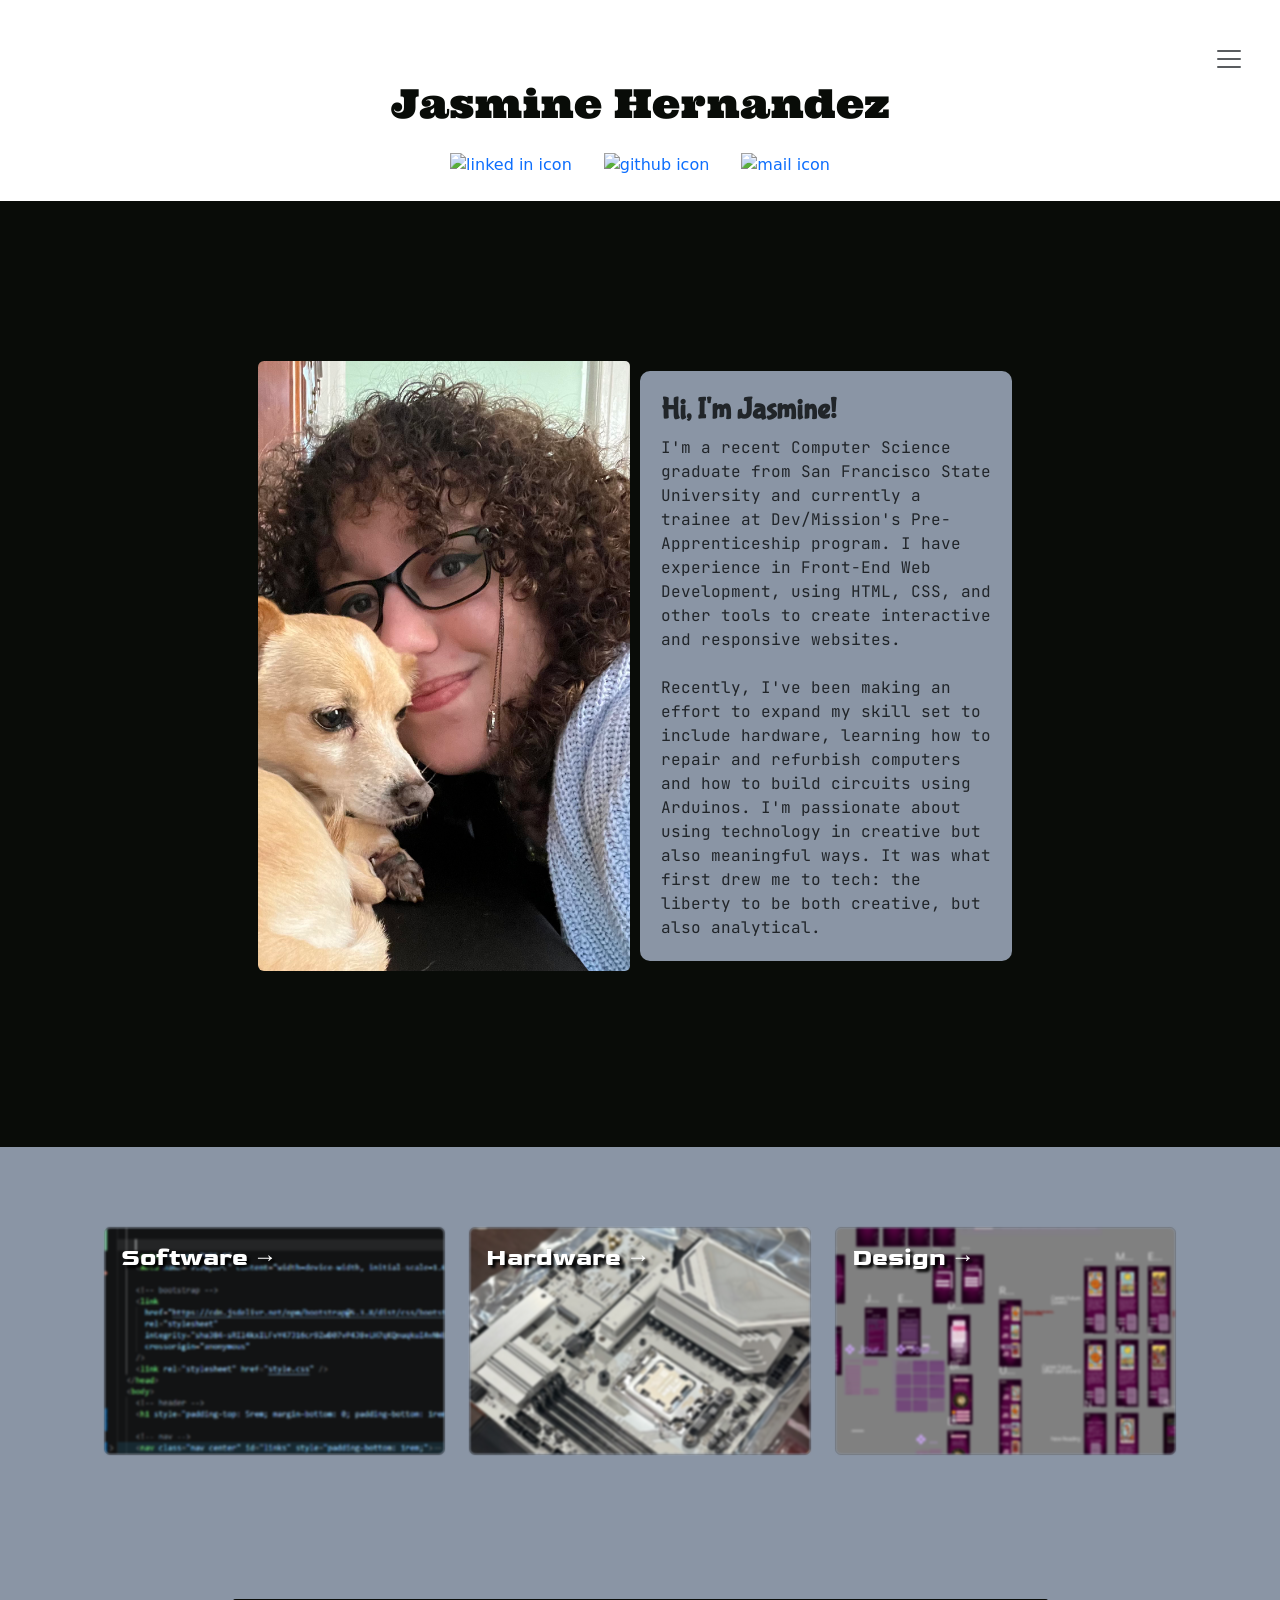
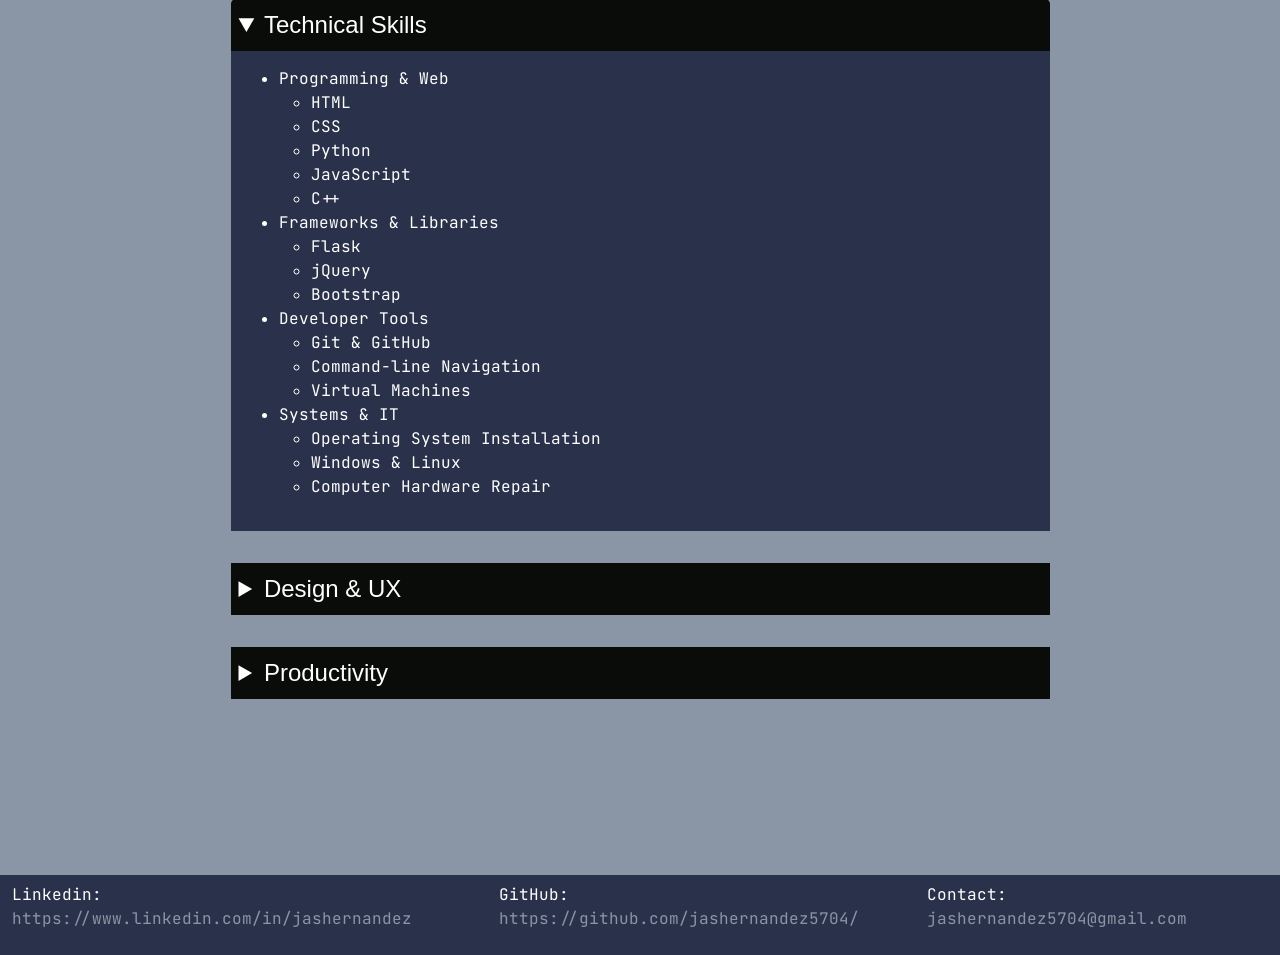
==== commit 356cc6a7: "CSS Finishing touches" ====
--- a/index.html
+++ b/index.html
@@ -25,13 +25,75 @@
     />
   </head>
   <body>
+    <!-- menu -->
+     <nav class="navbar md:navbar-expand bg-1" style="padding: 0;">
+        <div class="container-fluid" id="menuBar" style="padding-top: 0;">
+          <button
+            class="navbar-toggler"
+            type="button"
+            data-bs-toggle="offcanvas"
+            data-bs-target="#navbarDrawer"
+            aria-controls="navbarDrawer"
+            aria-label="Toggle navigation"
+            style="border: none; padding: none;
+            margin: none;"
+            id="menuButton"
+          >
+            <span class="navbar-toggler-icon"></span>
+          </button>
+
+          <div
+            class="offcanvas offcanvas-end"
+            tabindex="-1"
+            id="navbarDrawer"
+            aria-labelledby="navbarDrawerLabel"
+          >
+            <div class="offcanvas-header">
+              <h5 class="offcanvas-title" id="navbarDrawerLabel">Pages</h5>
+              <button
+                type="button"
+                class="btn-close"
+                data-bs-dismiss="offcanvas"
+                aria-label="Close"
+              ></button>
+            </div>
+
+            <div class="offcanvas-body">
+              <ul class="navbar-nav">
+                <li class="nav-item">
+                  <a class="nav-link" aria-current="page" href="index.html"
+                    >Home</a
+                  >
+                </li>
+                <li class="nav-item">
+                  <a class="nav-link active" aria-disabled="true" href="software.html"
+                    >Software</a
+                  >
+                </li>
+                <li class="nav-item">
+                  <a class="nav-link active" aria-disabled="true" href="hardware.html"
+                    >Hardware</a
+                  >
+                </li>
+                <li class="nav-item">
+                  <a class="nav-link active" aria-disabled="true" href="design.html"
+                    >Design</a
+                  >
+                </li>
+                
+              </ul>
+            </div>
+          </div>
+        </div>
+      </nav>
+
     <!-- header -->
     <h1 style="padding-top: 5rem; margin-bottom: 0; padding-bottom: 1rem">
       Jasmine Hernandez
     </h1>
 
-    <!-- nav -->
-    <nav class="nav center" id="links" style="padding-bottom: 1rem">
+    <!-- nav links-->
+    <nav class="mynav nav center" id="links" style="padding-bottom: 1rem">
       <a
         class="nav-link active"
         aria-current="page"
@@ -39,18 +101,18 @@
         target="_blank"
         ><img
           class="linkImg"
-          src="https://cdn-icons-png.flaticon.com/512/145/145807.png"
+          src="https://cdn-icons-png.flaticon.com/512/145/145807.png" style="pointer-events: none;"
           alt="linked in icon"
       /></a>
 
       <a
-        class="nav-link"
+        class="nav-link invertColor"
         aria-current="page"
         href="https://github.com/jashernandez5704/"
         target="_blank"
         ><img
           class="linkImg"
-          src="https://cdn-icons-png.flaticon.com/512/2111/2111432.png"
+          src="https://cdn-icons-png.flaticon.com/512/2111/2111432.png" style="pointer-events: none;"
           alt="github icon"
       /></a>
 
@@ -61,7 +123,7 @@
         target="blank"
         ><img
           class="linkImg"
-          src="https://cdn-icons-png.flaticon.com/512/15047/15047587.png"
+          src="https://cdn-icons-png.flaticon.com/512/15047/15047587.png" style="pointer-events: none;"
           alt="mail icon"
       /></a>
     </nav>
@@ -75,7 +137,7 @@
             <div class="row g-0 center">
               <div class="col-md-6 col-lg-6 col-xl-4">
                 <img
-                  src="./jasmine.png"
+                  src="./jasmine.png" style="pointer-events: none;"
                   class="img-fluid rounded-start hCardImg"
                   alt="a picture of jasmine, the creator of this website, next to her dog"
                 />
@@ -105,53 +167,55 @@
     </div>
 
     <!-- link to projects pages -->
-    <div class="container" style="margin-bottom: 3rem">
-      <div class="row row-cols-12 row-cols-md-2 row-cols-lg-3 g-4 center">
-        <a href="software.html">
-          <div class="col">
-            <div class="card theme-inverse">
-              <img src="software.png" class="card-img" alt="HTML code" />
-              <div class="card-img-overlay">
-                <h4 class="card-title textShadow">Software &rarr;</h4>
-              </div>
-            </div>
-          </div>
-        </a>
-
-        <a href="hardware.html">
-          <div class="col">
-            <div class="card theme-inverse">
-              <img src="hardware.png" class="card-img" alt="HTML code" />
-              <div class="card-img-overlay">
-                <h4 class="card-title textShadow">Hardware &rarr;</h4>
-              </div>
-            </div>
-          </div>
-        </a>
-
-        <a href="design.png">
-          <div class="col">
-            <div class="card theme-inverse">
-              <img src="design.png" class="card-img" alt="HTML code" />
-              <div class="card-img-overlay">
-                <h4 class="card-title textShadow">Design &rarr;</h4>
-              </div>
-            </div>
-          </div>
-        </a>
+    <div class="container-fluid" id="projectsBackground">
+      <div class="container" style="margin-bottom: 3rem">
+        <div class="row row-cols-12 row-cols-md-2 row-cols-lg-3 g-4 center">
+          <a href="software.html">
+            <div class="col">
+              <div class="card theme-inverse">
+                <img src="software.png" style="pointer-events: none;" class="card-img" alt="HTML code" />
+                <div class="card-img-overlay">
+                  <h4 class="card-title textShadow">Software &rarr;</h4>
+                </div>
+              </div>
+            </div>
+          </a>
+
+          <a href="hardware.html">
+            <div class="col">
+              <div class="card theme-inverse">
+                <img src="hardware.png" style="pointer-events: none;" class="card-img" alt="Computer Motherboard" />
+                <div class="card-img-overlay">
+                  <h4 class="card-title textShadow">Hardware &rarr;</h4>
+                </div>
+              </div>
+            </div>
+          </a>
+
+          <a href="design.png" style="pointer-events: none;">
+            <div class="col">
+              <div class="card theme-inverse">
+                <img src="design.png" style="pointer-events: none;" class="card-img" alt="Figma Design" />
+                <div class="card-img-overlay">
+                  <h4 class="card-title textShadow">Design &rarr;</h4>
+                </div>
+              </div>
+            </div>
+          </a>
+        </div>
       </div>
     </div>
 
     <!-- work experience/skills/other background -->
-    <div class="container">
-      <div class="row">
-        <div class="accordion">
+     <div class="container-fluid" id="skillsBackground"><div class="container">
+      <div class="row center">
+        <div class="accordion center">
           <!-- item -->
           <details class="accordion-item center" name="Technical Skills" open>
             <summary class="accordion-header" id="accordionTop">
               Technical Skills
             </summary>
-            <ul>
+            <ul class="skillList">
               <li>
                 Programming & Web
                 <ul>
@@ -192,7 +256,7 @@
           <!-- item -->
           <details class="accordion-item center" name="Design & UX">
             <summary class="accordion-header">Design & UX</summary>
-            <ul>
+            <ul class="skillList">
               <li>
                 Design Tools
                 <ul>
@@ -215,7 +279,7 @@
           <!-- item -->
           <details class="accordion-item center" name="Productivity">
             <summary class="accordion-header">Productivity</summary>
-            <ul>
+            <ul class="skillList">
               <li>
                 Office
                 <ul>
@@ -241,7 +305,14 @@
           </details>
         </div>
       </div>
-    </div>
+    </div></div>
+
+    <footer class="container-fluid">
+      <p>Linkedin: <a href="https://www.linkedin.com/in/jashernandez">https://www.linkedin.com/in/jashernandez</a></p>
+      <p>GitHub: <a href="https://github.com/jashernandez5704/">https://github.com/jashernandez5704/</a></p>
+      <p>Contact: <a href="mailto:jashernandez5704@gmail.com">jashernandez5704@gmail.com</a></p>
+    </footer>
+    
 
     <!-- bootstrap -->
     <script
--- a/style.css
+++ b/style.css
@@ -1,7 +1,9 @@
 body {
+  /* background-image: url("https://www.nicepng.com/png/full/796-7965805_stars-star-glitter-gold-golden-yellow-space-planets.png"); */
+  background-size: 15rem;
+  background-color: #8A95A5;
   background-image: url("https://www.nicepng.com/png/full/796-7965805_stars-star-glitter-gold-golden-yellow-space-planets.png");
-  background-size: 15rem;
-  background-color: #e1e5ee;
+  background-size: 20rem;
 }
 
 h1 {
@@ -13,13 +15,13 @@
   border: none;
 }
 
-nav {
+.mynav {
   margin-top: 0;
   border: none;
 }
 
 h1,
-nav {
+.mynav {
   border: none;
 }
 
@@ -30,13 +32,6 @@
   font-style: normal;
 }
 
-summary {
-  font-size: 1.5rem;
-  background-color: #2a324b;
-  color: #e1e5ee;
-  padding: 0.5rem;
-}
-
 h5 {
   font-family: "Bubblegum Sans", sans-serif;
   font-weight: 400;
@@ -82,13 +77,18 @@
 #introBackground {
   /* TODO */
   /* background-image: url("https://encrypted-tbn0.gstatic.com/images?q=tbn:ANd9GcQnfBx66LRLKbNDACVU0-qOJafcsnquBepcMVFfzxYCmQ&s=10");
-  background-size: 30rem; */
-  padding-top: 5rem;
-  padding-bottom: 5rem;
-  margin-bottom: 3rem;
+  background-size: 20rem; */
+  background-image: url("https://www.nicepng.com/png/full/796-7965805_stars-star-glitter-gold-golden-yellow-space-planets.png");
+  background-size: 20rem;
+  background-color: #090C08;
+  padding-top: 10rem;
+  padding-bottom: 10rem;
 }
 
 /* colors */
+.invertColor{
+  /* filter: invert(0.6); */
+}
 
 .card {
   /* default to no background color*/
@@ -97,13 +97,13 @@
 
 .projectCard {
   border: none;
-  background-color: #f7d49f;
+  /* background-color: #f7d49f; */
 }
 
 h1,
-nav {
-  background-color: #2a324b;
-  color: #e1e5ee;
+.mynav {
+  background-color: white;
+  color: #090C08;
 }
 
 .textShadow {
@@ -116,24 +116,48 @@
   display: flex;
   align-items: center;
   margin: 10px;
-  background-color: #767b91;
+  background-color: #8A95A5;
   padding: 5px;
   border-radius: 10px;
 }
 
+#projectsBackground{
+  /* background-color: #8A95A5; */
+  margin: 0;
+  padding: 5rem;
+}
+
+#skillsBackground{
+  /* background-color: #8A95A5; */
+}
+
 .card-img {
   filter: blur(1px);
 }
 
 .accordion {
-  margin-top: 5rem;
+  display: flex;
+  flex-direction: column;
+  justify-content: center;
+  align-items: center;
+  /* margin-top: 5rem; */
   margin-bottom: 10rem;
+  
+}
+
+summary {
+  font-size: 1.5rem;
+  background-color: #090C08;
+  color: white;
+  padding: 0.5rem;
 }
 
 .accordion-item {
-  padding-bottom: 1rem;
-  background-color: #a2a6b9;
-  /* border: #2a324b solid 3px; */
+  /* background-color: #8A95A5; */
+  background-color: #2a324b;
+  color: white;
+  border: none;
+  margin: 1rem;
 }
 
 #accordionTop {
@@ -146,6 +170,44 @@
   }
 }
 
-ul {
-  margin-top: 5px;
-}
+.skillList{
+  padding-top: 1rem;
+  padding-bottom: 1rem;
+  padding-left: 3rem;
+}
+
+#menuBar{
+  height: 0;
+  margin: 0;
+}
+
+#menuButton{
+  position: absolute;
+  right: 1.5rem;
+  top: 2.5rem;
+}
+
+footer{
+  background-color: #2a324b;
+  height: 5rem;
+  display: flex;
+  flex-direction: row;
+  align-items: center;
+  justify-content: space-around;
+}
+
+footer p{
+  color: white;
+}
+
+footer a{
+   color: #8A95A5;
+}
+
+footer a:hover {
+  color: #CAD5E5;
+}
+
+a{
+  color: inherit;
+}
